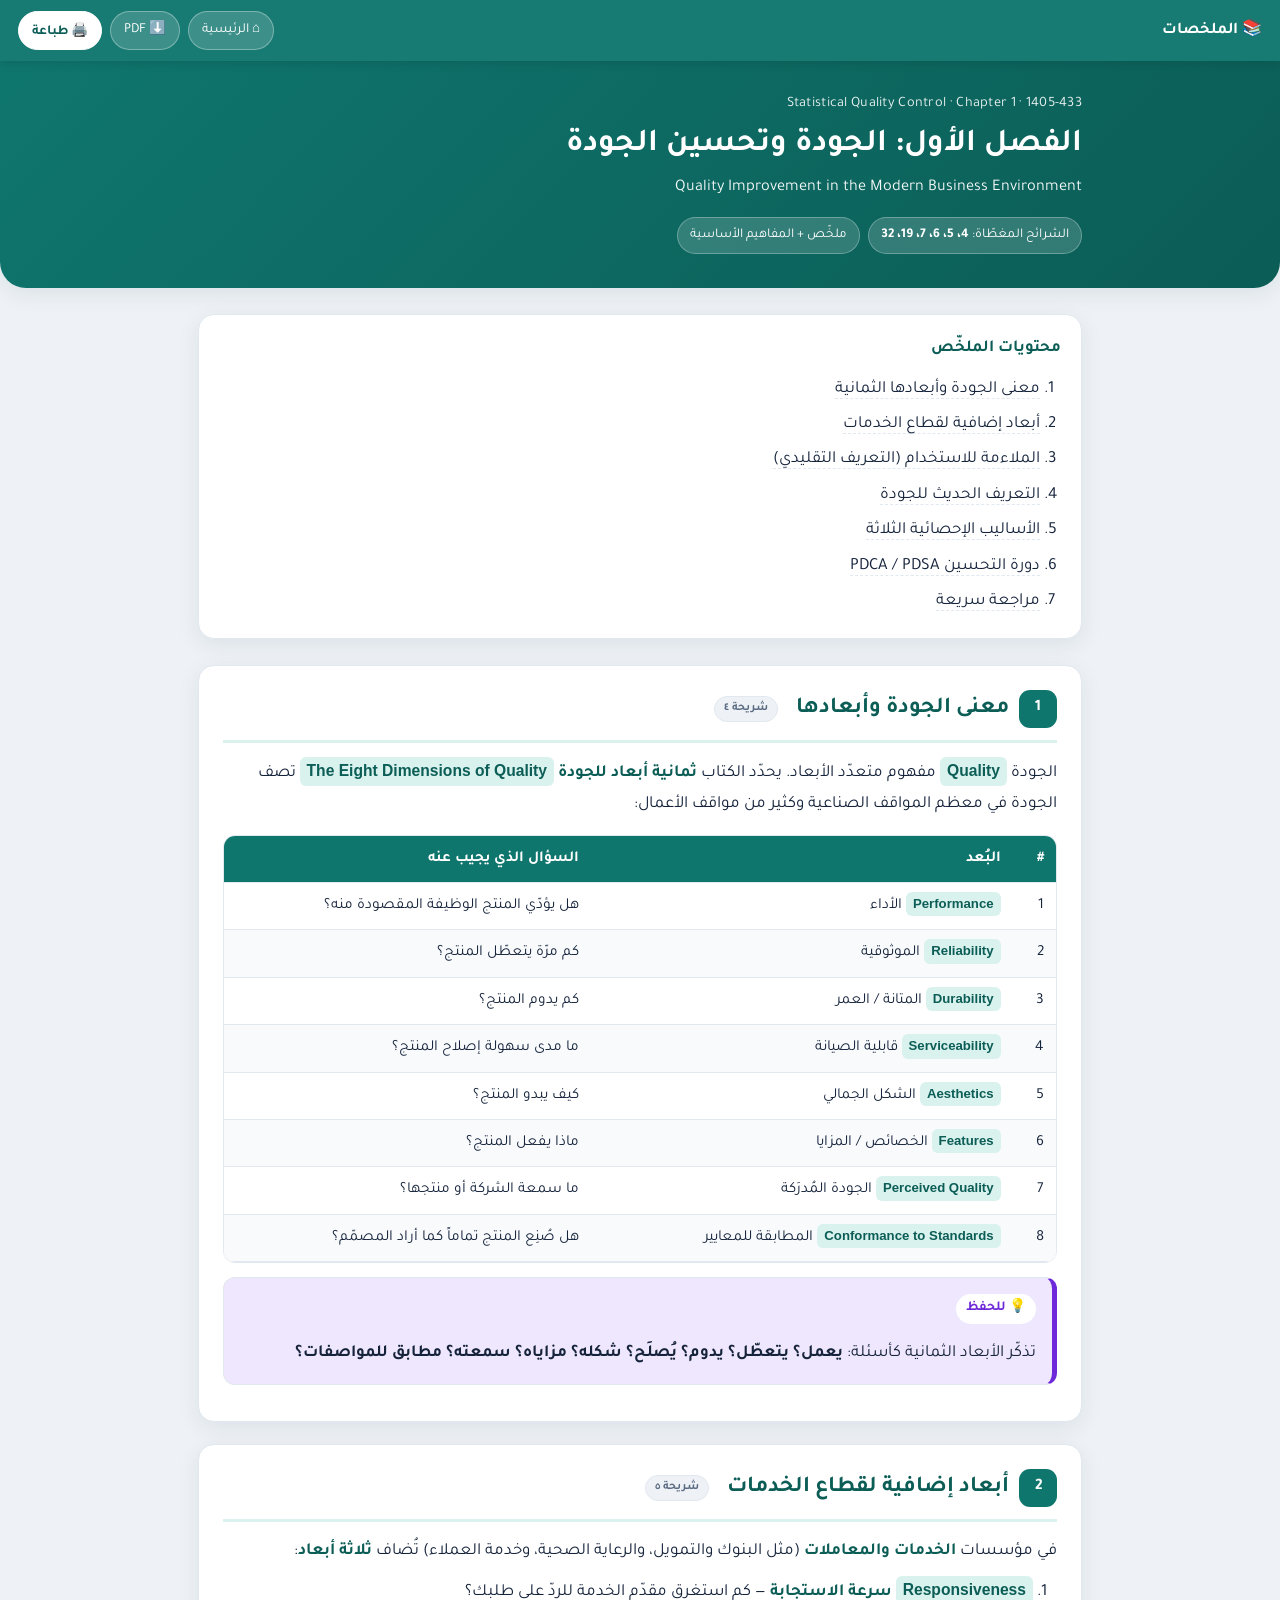
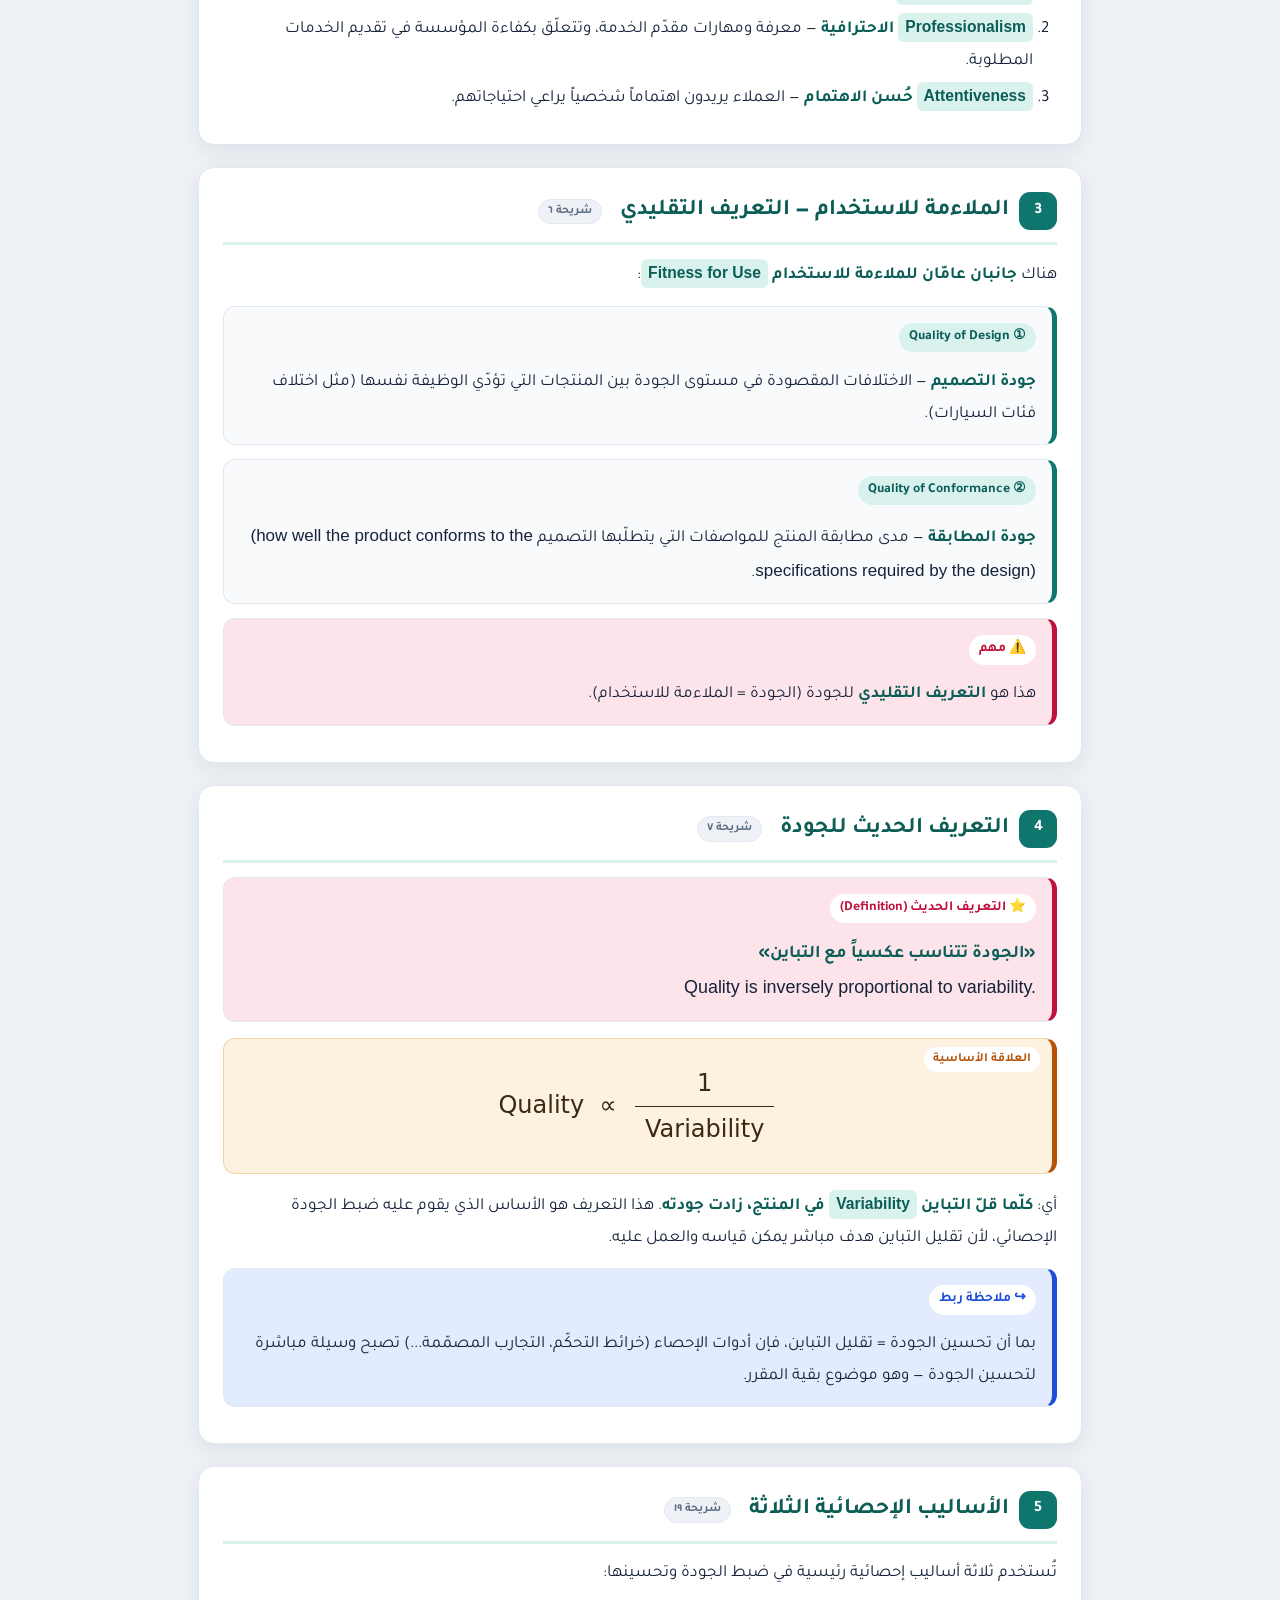
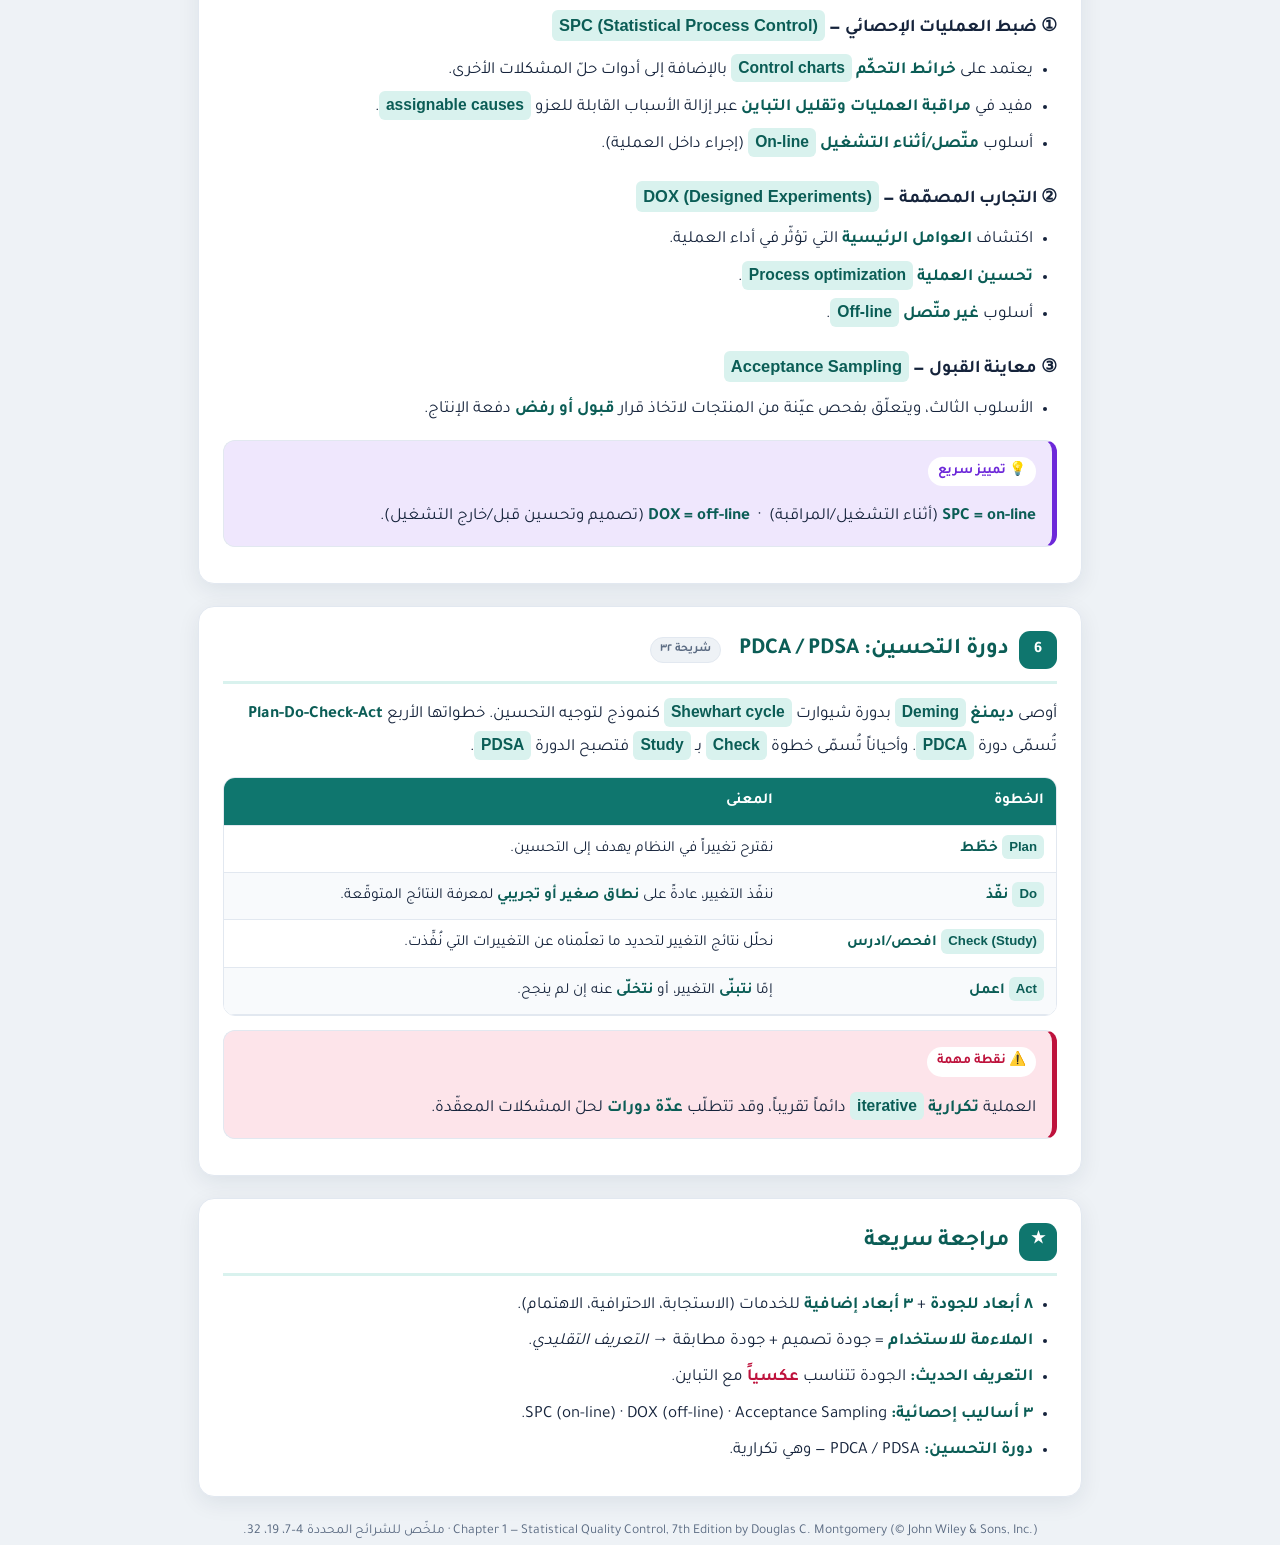
==== docs/chapter1.html @ e0131b96 "إضافة ملخصات Chapter 1 و Chapter 5 (HTML + PDF) ونشرها كموقع - موقع منظّم في docs/ مع صفحة رئيسية وم" ====
<!DOCTYPE html>
<html lang="ar" dir="rtl">
<head>
<meta charset="utf-8">
<meta name="viewport" content="width=device-width, initial-scale=1">
<title>Chapter 1 — ملخص ضبط الجودة الإحصائي</title>
<meta name="description" content="ملخص Chapter 1: معنى الجودة وأبعادها الثمانية، الملاءمة للاستخدام، التعريف الحديث للجودة، الأساليب الإحصائية، ودورة PDCA. الشرائح 4–7، 19، 32.">
<link rel="stylesheet" href="assets/fonts.css">
<link rel="stylesheet" href="assets/styles.css">
</head>
<body>
<div class="topbar">
  <a class="brand" href="index.html">📚 الملخصات</a>
  <span class="actions no-print">
    <a class="btn" href="index.html">⌂ الرئيسية</a>
    <a class="btn" href="chapter1.pdf">⬇️ PDF</a>
    <button class="btn btn-solid" onclick="window.print()">🖨️ طباعة</button>
  </span>
</div>

<header class="hero">
  <div class="wrap">
    <p class="eyebrow">1405-433 · Statistical Quality Control · Chapter 1</p>
    <h1>الفصل الأول: الجودة وتحسين الجودة</h1>
    <p class="sub">Quality Improvement in the Modern Business Environment</p>
    <div class="chips">
      <span class="chip">الشرائح المغطّاة: <b>4، 5، 6، 7، 19، 32</b></span>
      <span class="chip">ملخّص + المفاهيم الأساسية</span>
    </div>
  </div>
</header>

<main class="wrap">
  <nav class="toc">
    <h2>محتويات الملخّص</h2>
    <ol>
      <li><a href="#s1">معنى الجودة وأبعادها الثمانية</a></li>
      <li><a href="#s2">أبعاد إضافية لقطاع الخدمات</a></li>
      <li><a href="#s3">الملاءمة للاستخدام (التعريف التقليدي)</a></li>
      <li><a href="#s4">التعريف الحديث للجودة</a></li>
      <li><a href="#s5">الأساليب الإحصائية الثلاثة</a></li>
      <li><a href="#s6">دورة التحسين PDCA / PDSA</a></li>
      <li><a href="#s7">مراجعة سريعة</a></li>
    </ol>
  </nav>

  <!-- ============ Section 1 ============ -->
  <section id="s1">
    <h2><span class="num">1</span> معنى الجودة وأبعادها <span class="slide-ref">شريحة ٤</span></h2>
    <p>الجودة <span class="term">Quality</span> مفهوم متعدّد الأبعاد. يحدّد الكتاب <strong>ثمانية أبعاد للجودة</strong> <span class="term">The Eight Dimensions of Quality</span> تصف الجودة في معظم المواقف الصناعية وكثير من مواقف الأعمال:</p>

    <div class="tablewrap">
      <table>
        <thead>
          <tr><th>#</th><th>البُعد</th><th>السؤال الذي يجيب عنه</th></tr>
        </thead>
        <tbody>
          <tr><td>1</td><td><span class="term">Performance</span> الأداء</td><td>هل يؤدّي المنتج الوظيفة المقصودة منه؟</td></tr>
          <tr><td>2</td><td><span class="term">Reliability</span> الموثوقية</td><td>كم مرّة يتعطّل المنتج؟</td></tr>
          <tr><td>3</td><td><span class="term">Durability</span> المتانة / العمر</td><td>كم يدوم المنتج؟</td></tr>
          <tr><td>4</td><td><span class="term">Serviceability</span> قابلية الصيانة</td><td>ما مدى سهولة إصلاح المنتج؟</td></tr>
          <tr><td>5</td><td><span class="term">Aesthetics</span> الشكل الجمالي</td><td>كيف يبدو المنتج؟</td></tr>
          <tr><td>6</td><td><span class="term">Features</span> الخصائص / المزايا</td><td>ماذا يفعل المنتج؟</td></tr>
          <tr><td>7</td><td><span class="term">Perceived Quality</span> الجودة المُدرَكة</td><td>ما سمعة الشركة أو منتجها؟</td></tr>
          <tr><td>8</td><td><span class="term">Conformance to Standards</span> المطابقة للمعايير</td><td>هل صُنِع المنتج تماماً كما أراد المصمّم؟</td></tr>
        </tbody>
      </table>
    </div>
    <div class="box tip">
      <span class="tag">💡 للحفظ</span>
      <p>تذكّر الأبعاد الثمانية كأسئلة: <b>يعمل؟ يتعطّل؟ يدوم؟ يُصلَح؟ شكله؟ مزاياه؟ سمعته؟ مطابق للمواصفات؟</b></p>
    </div>
  </section>

  <!-- ============ Section 2 ============ -->
  <section id="s2">
    <h2><span class="num">2</span> أبعاد إضافية لقطاع الخدمات <span class="slide-ref">شريحة ٥</span></h2>
    <p>في مؤسسات <strong>الخدمات والمعاملات</strong> (مثل البنوك والتمويل، والرعاية الصحية، وخدمة العملاء) تُضاف <strong>ثلاثة أبعاد</strong>:</p>
    <ol>
      <li><strong><span class="term">Responsiveness</span> سرعة الاستجابة</strong> — كم استغرق مقدّم الخدمة للردّ على طلبك؟</li>
      <li><strong><span class="term">Professionalism</span> الاحترافية</strong> — معرفة ومهارات مقدّم الخدمة، وتتعلّق بكفاءة المؤسسة في تقديم الخدمات المطلوبة.</li>
      <li><strong><span class="term">Attentiveness</span> حُسن الاهتمام</strong> — العملاء يريدون اهتماماً شخصياً يراعي احتياجاتهم.</li>
    </ol>
  </section>

  <!-- ============ Section 3 ============ -->
  <section id="s3">
    <h2><span class="num">3</span> الملاءمة للاستخدام — التعريف التقليدي <span class="slide-ref">شريحة ٦</span></h2>
    <p>هناك <strong>جانبان عامّان للملاءمة للاستخدام</strong> <span class="term">Fitness for Use</span>:</p>
    <div class="box def">
      <span class="tag">① Quality of Design</span>
      <p><strong>جودة التصميم</strong> — الاختلافات المقصودة في مستوى الجودة بين المنتجات التي تؤدّي الوظيفة نفسها (مثل اختلاف فئات السيارات).</p>
    </div>
    <div class="box def">
      <span class="tag">② Quality of Conformance</span>
      <p><strong>جودة المطابقة</strong> — مدى مطابقة المنتج للمواصفات التي يتطلّبها التصميم <span class="en">(how well the product conforms to the specifications required by the design)</span>.</p>
    </div>
    <div class="box important">
      <span class="tag">⚠️ مهم</span>
      <p>هذا هو <strong>التعريف التقليدي</strong> للجودة (الجودة = الملاءمة للاستخدام).</p>
    </div>
  </section>

  <!-- ============ Section 4 ============ -->
  <section id="s4">
    <h2><span class="num">4</span> التعريف الحديث للجودة <span class="slide-ref">شريحة ٧</span></h2>
    <div class="box important">
      <span class="tag">⭐ التعريف الحديث (Definition)</span>
      <p style="font-size:1.12rem"><strong>«الجودة تتناسب عكسياً مع التباين»</strong><br><span class="en">Quality is inversely proportional to variability.</span></p>
    </div>
    <div class="formula">
      <span class="tag">العلاقة الأساسية</span>
      <span class="eq">Quality &nbsp;∝&nbsp; <span class="frac"><span>1</span><span>Variability</span></span></span>
    </div>
    <p>أي: <strong>كلّما قلّ التباين <span class="term">Variability</span> في المنتج، زادت جودته</strong>. هذا التعريف هو الأساس الذي يقوم عليه ضبط الجودة الإحصائي، لأن تقليل التباين هدف مباشر يمكن قياسه والعمل عليه.</p>
    <div class="box note">
      <span class="tag">↪ ملاحظة ربط</span>
      <p>بما أن تحسين الجودة = تقليل التباين، فإن أدوات الإحصاء (خرائط التحكّم، التجارب المصمّمة...) تصبح وسيلة مباشرة لتحسين الجودة — وهو موضوع بقية المقرر.</p>
    </div>
  </section>

  <!-- ============ Section 5 ============ -->
  <section id="s5">
    <h2><span class="num">5</span> الأساليب الإحصائية الثلاثة <span class="slide-ref">شريحة ١٩</span></h2>
    <p>تُستخدم ثلاثة أساليب إحصائية رئيسية في ضبط الجودة وتحسينها:</p>

    <h3>① ضبط العمليات الإحصائي — <span class="term">SPC (Statistical Process Control)</span></h3>
    <ul>
      <li>يعتمد على <strong>خرائط التحكّم <span class="term">Control charts</span></strong> بالإضافة إلى أدوات حلّ المشكلات الأخرى.</li>
      <li>مفيد في <strong>مراقبة العمليات وتقليل التباين</strong> عبر إزالة الأسباب القابلة للعزو <span class="term">assignable causes</span>.</li>
      <li>أسلوب <strong>متّصل/أثناء التشغيل <span class="term">On-line</span></strong> (إجراء داخل العملية).</li>
    </ul>

    <h3>② التجارب المصمّمة — <span class="term">DOX (Designed Experiments)</span></h3>
    <ul>
      <li>اكتشاف <strong>العوامل الرئيسية</strong> التي تؤثّر في أداء العملية.</li>
      <li><strong>تحسين العملية <span class="term">Process optimization</span></strong>.</li>
      <li>أسلوب <strong>غير متّصل <span class="term">Off-line</span></strong>.</li>
    </ul>

    <h3>③ معاينة القبول — <span class="term">Acceptance Sampling</span></h3>
    <ul>
      <li>الأسلوب الثالث، ويتعلّق بفحص عيّنة من المنتجات لاتخاذ قرار <strong>قبول أو رفض</strong> دفعة الإنتاج.</li>
    </ul>

    <div class="box tip">
      <span class="tag">💡 تمييز سريع</span>
      <p><strong>SPC = on-line</strong> (أثناء التشغيل/المراقبة) &nbsp;·&nbsp; <strong>DOX = off-line</strong> (تصميم وتحسين قبل/خارج التشغيل).</p>
    </div>
  </section>

  <!-- ============ Section 6 ============ -->
  <section id="s6">
    <h2><span class="num">6</span> دورة التحسين: PDCA / PDSA <span class="slide-ref">شريحة ٣٢</span></h2>
    <p>أوصى <strong>ديمنغ <span class="term">Deming</span></strong> بدورة شيوارت <span class="term">Shewhart cycle</span> كنموذج لتوجيه التحسين. خطواتها الأربع <strong>Plan-Do-Check-Act</strong> تُسمّى دورة <span class="term">PDCA</span>. وأحياناً تُسمّى خطوة <span class="term">Check</span> بـ <span class="term">Study</span> فتصبح الدورة <span class="term">PDSA</span>.</p>

    <div class="tablewrap">
      <table>
        <thead><tr><th>الخطوة</th><th>المعنى</th></tr></thead>
        <tbody>
          <tr><td><strong><span class="term">Plan</span> خطّط</strong></td><td>نقترح تغييراً في النظام يهدف إلى التحسين.</td></tr>
          <tr><td><strong><span class="term">Do</span> نفّذ</strong></td><td>ننفّذ التغيير، عادةً على <strong>نطاق صغير أو تجريبي</strong> لمعرفة النتائج المتوقّعة.</td></tr>
          <tr><td><strong><span class="term">Check (Study)</span> افحص/ادرس</strong></td><td>نحلّل نتائج التغيير لتحديد ما تعلّمناه عن التغييرات التي نُفِّذت.</td></tr>
          <tr><td><strong><span class="term">Act</span> اعمل</strong></td><td>إمّا <strong>نتبنّى</strong> التغيير، أو <strong>نتخلّى</strong> عنه إن لم ينجح.</td></tr>
        </tbody>
      </table>
    </div>

    <div class="box important">
      <span class="tag">⚠️ نقطة مهمة</span>
      <p>العملية <strong>تكرارية <span class="term">iterative</span></strong> دائماً تقريباً، وقد تتطلّب <strong>عدّة دورات</strong> لحلّ المشكلات المعقّدة.</p>
    </div>
  </section>

  <!-- ============ Section 7 ============ -->
  <section id="s7">
    <h2><span class="num">★</span> مراجعة سريعة</h2>
    <ul>
      <li><strong>٨ أبعاد للجودة</strong> + <strong>٣ أبعاد إضافية</strong> للخدمات (الاستجابة، الاحترافية، الاهتمام).</li>
      <li><strong>الملاءمة للاستخدام</strong> = جودة تصميم + جودة مطابقة → <em>التعريف التقليدي</em>.</li>
      <li><strong>التعريف الحديث:</strong> الجودة تتناسب <span style="color:var(--rose);font-weight:700">عكسياً</span> مع التباين.</li>
      <li><strong>٣ أساليب إحصائية:</strong> SPC (on-line) · DOX (off-line) · Acceptance Sampling.</li>
      <li><strong>دورة التحسين:</strong> PDCA / PDSA — وهي تكرارية.</li>
    </ul>
  </section>
</main>

<footer class="wrap">
  Chapter 1 — Statistical Quality Control, 7th Edition by Douglas C. Montgomery (© John Wiley &amp; Sons, Inc.) · ملخّص للشرائح المحددة 4–7، 19، 32.
</footer>
</body>
</html>
---- docs/assets/fonts.css ----
/* Embedded Tajawal (Arabic) - self-contained */
@font-face{font-family:'Tajawal';font-weight:400;font-style:normal;font-display:swap;src:url([data-uri]) format('woff2');}
@font-face{font-family:'Tajawal';font-weight:700;font-style:normal;font-display:swap;src:url([data-uri]) format('woff2');}
---- docs/assets/styles.css ----
/* ===========================================================
   ملخصات مادة ضبط الجودة الإحصائي — الثيم المشترك
   Statistical Quality Control — study summaries theme
   =========================================================== */
:root{
  --bg:#eef2f6; --surface:#ffffff; --surface-2:#f8fafc;
  --ink:#15233b; --muted:#5b6b82; --line:#e2e8f0;
  --primary:#0f766e; --primary-d:#0b5d56; --primary-soft:#d9f2ee;
  --accent:#b45309; --accent-soft:#fdf1e0;
  --rose:#be123c; --rose-soft:#fde4ea;
  --blue:#1d4ed8; --blue-soft:#e3ecfe;
  --green:#15803d; --green-soft:#e3f5e8;
  --violet:#6d28d9; --violet-soft:#efe7fd;
  --radius:16px; --shadow:0 6px 22px rgba(15,35,59,.08);
  --mono:'DejaVu Sans Mono',ui-monospace,Menlo,Consolas,monospace;
  --formula:'DejaVu Sans','Segoe UI',Tahoma,Arial,sans-serif;
}
*{box-sizing:border-box}
html{scroll-behavior:smooth}
body{
  margin:0; background:var(--bg); color:var(--ink);
  font-family:'Tajawal','Segoe UI',Tahoma,Arial,sans-serif;
  font-size:17px; line-height:1.85; -webkit-font-smoothing:antialiased;
}
.wrap{max-width:920px; margin:0 auto; padding:0 18px}

/* ---------- Top bar ---------- */
.topbar{
  position:sticky; top:0; z-index:50;
  background:rgba(15,118,110,.96); color:#fff; backdrop-filter:blur(6px);
  display:flex; align-items:center; justify-content:space-between; gap:12px;
  padding:11px 18px; box-shadow:0 2px 10px rgba(0,0,0,.12);
}
.topbar .brand{font-weight:700; font-size:1.02rem; display:flex; align-items:center; gap:8px}
.topbar a{color:#fff; text-decoration:none}
.topbar .actions{display:flex; gap:8px; flex-wrap:wrap}
.btn{
  display:inline-flex; align-items:center; gap:6px; cursor:pointer;
  background:rgba(255,255,255,.16); color:#fff; border:1px solid rgba(255,255,255,.32);
  padding:6px 13px; border-radius:999px; font-size:.86rem; font-family:inherit;
  text-decoration:none; transition:.15s;
}
.btn:hover{background:rgba(255,255,255,.28)}
.btn-solid{background:#fff; color:var(--primary-d); border-color:#fff; font-weight:700}

/* ---------- Hero ---------- */
.hero{
  background:linear-gradient(135deg,var(--primary) 0%,var(--primary-d) 100%);
  color:#fff; border-radius:0 0 26px 26px; padding:30px 0 34px; margin-bottom:26px;
  box-shadow:var(--shadow);
}
.hero .eyebrow{opacity:.9; font-size:.9rem; letter-spacing:.02em; margin:0 0 6px}
.hero h1{margin:0 0 6px; font-size:2rem; line-height:1.35; font-weight:800}
.hero .sub{opacity:.95; margin:.2rem 0 14px; font-size:1.02rem}
.chips{display:flex; flex-wrap:wrap; gap:8px; margin-top:12px}
.chip{
  background:rgba(255,255,255,.16); border:1px solid rgba(255,255,255,.28);
  padding:5px 12px; border-radius:999px; font-size:.84rem;
}
.chip b{font-weight:700}

/* ---------- TOC ---------- */
.toc{
  background:var(--surface); border:1px solid var(--line); border-radius:var(--radius);
  padding:16px 20px; margin-bottom:26px; box-shadow:var(--shadow);
}
.toc h2{margin:.1rem 0 .6rem; font-size:1.05rem; color:var(--primary-d)}
.toc ol{margin:0; padding-inline-start:1.3rem}
.toc li{margin:.25rem 0}
.toc a{color:var(--ink); text-decoration:none; border-bottom:1px dashed var(--line)}
.toc a:hover{color:var(--primary); border-color:var(--primary)}

/* ---------- Sections ---------- */
section{
  background:var(--surface); border:1px solid var(--line); border-radius:var(--radius);
  padding:22px 24px; margin-bottom:22px; box-shadow:var(--shadow);
}
section>h2{
  margin:0 0 14px; font-size:1.42rem; color:var(--primary-d); font-weight:800;
  display:flex; align-items:center; gap:10px; padding-bottom:10px;
  border-bottom:3px solid var(--primary-soft);
}
section>h2 .num{
  background:var(--primary); color:#fff; width:38px; height:38px; flex:0 0 38px;
  border-radius:11px; display:grid; place-items:center; font-size:1rem; font-weight:700;
}
h3{font-size:1.12rem; color:var(--ink); margin:1.3rem 0 .5rem; font-weight:700}
p{margin:.55rem 0}
ul,ol{margin:.5rem 0; padding-inline-start:1.5rem}
li{margin:.3rem 0}
strong{color:var(--primary-d)}

/* ---------- English / Latin inline ---------- */
.en{direction:ltr; unicode-bidi:isolate; font-family:'Segoe UI',Arial,sans-serif}
.term{
  direction:ltr; unicode-bidi:isolate; display:inline-block;
  background:var(--primary-soft); color:var(--primary-d); font-weight:700;
  padding:0 7px; border-radius:6px; font-size:.92em; font-family:'Segoe UI',Arial,sans-serif;
}

/* ---------- Callout boxes ---------- */
.box{border-radius:12px; padding:14px 16px 14px 16px; margin:14px 0;
     border:1px solid var(--line); position:relative}
.box .tag{display:inline-flex; align-items:center; gap:6px; font-weight:700;
          font-size:.86rem; padding:2px 10px; border-radius:999px; margin-bottom:6px}
.box p:last-child,.box ul:last-child,.box ol:last-child{margin-bottom:0}

.def{background:var(--surface-2); border-inline-start:5px solid var(--primary)}
.def .tag{background:var(--primary-soft); color:var(--primary-d)}
.important{background:var(--rose-soft); border-inline-start:5px solid var(--rose)}
.important .tag{background:#fff; color:var(--rose)}
.note{background:var(--blue-soft); border-inline-start:5px solid var(--blue)}
.note .tag{background:#fff; color:var(--blue)}
.example{background:var(--green-soft); border-inline-start:5px solid var(--green)}
.example .tag{background:#fff; color:var(--green)}
.tip{background:var(--violet-soft); border-inline-start:5px solid var(--violet)}
.tip .tag{background:#fff; color:var(--violet)}

/* ---------- Formula boxes ---------- */
.formula{
  background:var(--accent-soft); border:1px solid #f1d4a6;
  border-inline-start:5px solid var(--accent); border-radius:12px;
  padding:14px 18px; margin:16px 0; display:flex; align-items:center;
  justify-content:center; gap:14px; flex-wrap:wrap; position:relative;
}
.formula .tag{position:absolute; inset-block-start:8px; inset-inline-start:12px;
  background:#fff; color:var(--accent); font-weight:700; font-size:.78rem;
  padding:1px 9px; border-radius:999px}
.formula .eq{
  direction:ltr; unicode-bidi:isolate; font-family:var(--formula);
  font-size:1.5rem; color:#3b2a12; padding:8px 4px; text-align:center;
}
.formula .eqno{color:var(--muted); font-size:.85rem; direction:ltr}
.formula.small .eq{font-size:1.22rem}

/* fraction + math helpers */
.frac{display:inline-flex; flex-direction:column; vertical-align:middle;
      text-align:center; margin:0 .15em}
.frac>span:first-child{border-bottom:1.6px solid currentColor; padding:0 .4em}
.frac>span:last-child{padding:0 .4em}
.over{text-decoration:overline}
.sqrt{border-top:1.6px solid currentColor; padding:0 .2em; margin-inline-start:.1em}

/* ---------- Tables ---------- */
.tablewrap{overflow-x:auto; margin:14px 0; border-radius:12px; border:1px solid var(--line)}
table{border-collapse:collapse; width:100%; font-size:.96rem; background:#fff}
th,td{padding:9px 12px; text-align:start; border-bottom:1px solid var(--line)}
thead th{background:var(--primary); color:#fff; font-weight:700}
tbody tr:nth-child(even){background:var(--surface-2)}
td .term,th .term{font-size:.86em}

/* numbered framework list */
.steps{counter-reset:step; list-style:none; padding:0; margin:12px 0}
.steps>li{position:relative; padding-inline-start:44px; margin:.6rem 0}
.steps>li::before{
  counter-increment:step; content:counter(step);
  position:absolute; inset-inline-start:0; top:0;
  width:30px; height:30px; background:var(--primary-soft); color:var(--primary-d);
  border-radius:9px; display:grid; place-items:center; font-weight:700; font-size:.9rem;
}

/* slide reference badge */
.slide-ref{
  display:inline-block; background:#eef2f6; color:var(--muted);
  border:1px solid var(--line); border-radius:999px; padding:1px 9px;
  font-size:.74rem; font-weight:700; margin-inline-start:8px; vertical-align:middle;
  direction:rtl;
}

/* key-points grid */
.kpis{display:grid; grid-template-columns:repeat(auto-fit,minmax(150px,1fr)); gap:12px; margin:14px 0}
.kpi{background:var(--surface-2); border:1px solid var(--line); border-radius:12px; padding:12px 14px; text-align:center}
.kpi .v{font-size:1.5rem; font-weight:800; color:var(--primary-d); direction:ltr; font-family:var(--formula)}
.kpi .l{font-size:.82rem; color:var(--muted); margin-top:2px}

/* ---------- Footer ---------- */
footer{color:var(--muted); font-size:.85rem; text-align:center; padding:24px 12px 40px}
footer a{color:var(--primary)}

/* ---------- Index landing cards ---------- */
.cards{display:grid; grid-template-columns:repeat(auto-fit,minmax(260px,1fr)); gap:18px; margin:8px 0 26px}
.card{
  background:var(--surface); border:1px solid var(--line); border-radius:var(--radius);
  padding:22px; box-shadow:var(--shadow); display:flex; flex-direction:column; gap:10px;
  transition:.18s; text-decoration:none; color:var(--ink);
}
.card:hover{transform:translateY(-3px); box-shadow:0 14px 30px rgba(15,35,59,.14); border-color:var(--primary)}
.card .ico{width:52px; height:52px; border-radius:14px; background:var(--primary-soft);
  color:var(--primary-d); display:grid; place-items:center; font-size:1.5rem; font-weight:800}
.card h3{margin:0; color:var(--primary-d); font-size:1.25rem}
.card .meta{color:var(--muted); font-size:.9rem; margin:0}
.card .go{margin-top:auto; color:var(--primary); font-weight:700; font-size:.92rem}
.dl-row{display:flex; gap:8px; flex-wrap:wrap; margin-top:6px}
.dl{font-size:.8rem; padding:4px 11px; border-radius:999px; border:1px solid var(--line);
    background:var(--surface-2); color:var(--muted); text-decoration:none}
.dl:hover{border-color:var(--primary); color:var(--primary)}

/* ---------- Responsive ---------- */
@media (max-width:600px){
  body{font-size:16px}
  .hero h1{font-size:1.55rem}
  section{padding:18px 15px}
  section>h2{font-size:1.2rem}
  .formula .eq{font-size:1.25rem}
}

/* ---------- Print / PDF ---------- */
@page{size:A4; margin:14mm 13mm}
@media print{
  body{background:#fff; font-size:12.5pt; line-height:1.7}
  .topbar,.no-print{display:none !important}
  .wrap{max-width:none; padding:0}
  .hero{border-radius:0; box-shadow:none; -webkit-print-color-adjust:exact; print-color-adjust:exact;
        margin-bottom:14px; padding:18px 16px}
  section{box-shadow:none; border:1px solid #d9e0ea; break-inside:avoid; page-break-inside:avoid; margin-bottom:14px}
  .box,.formula,.tablewrap,.kpi{break-inside:avoid; page-break-inside:avoid}
  h2,h3{break-after:avoid}
  *{-webkit-print-color-adjust:exact; print-color-adjust:exact}
  .toc{break-after:avoid}
  a{color:inherit; text-decoration:none}
}
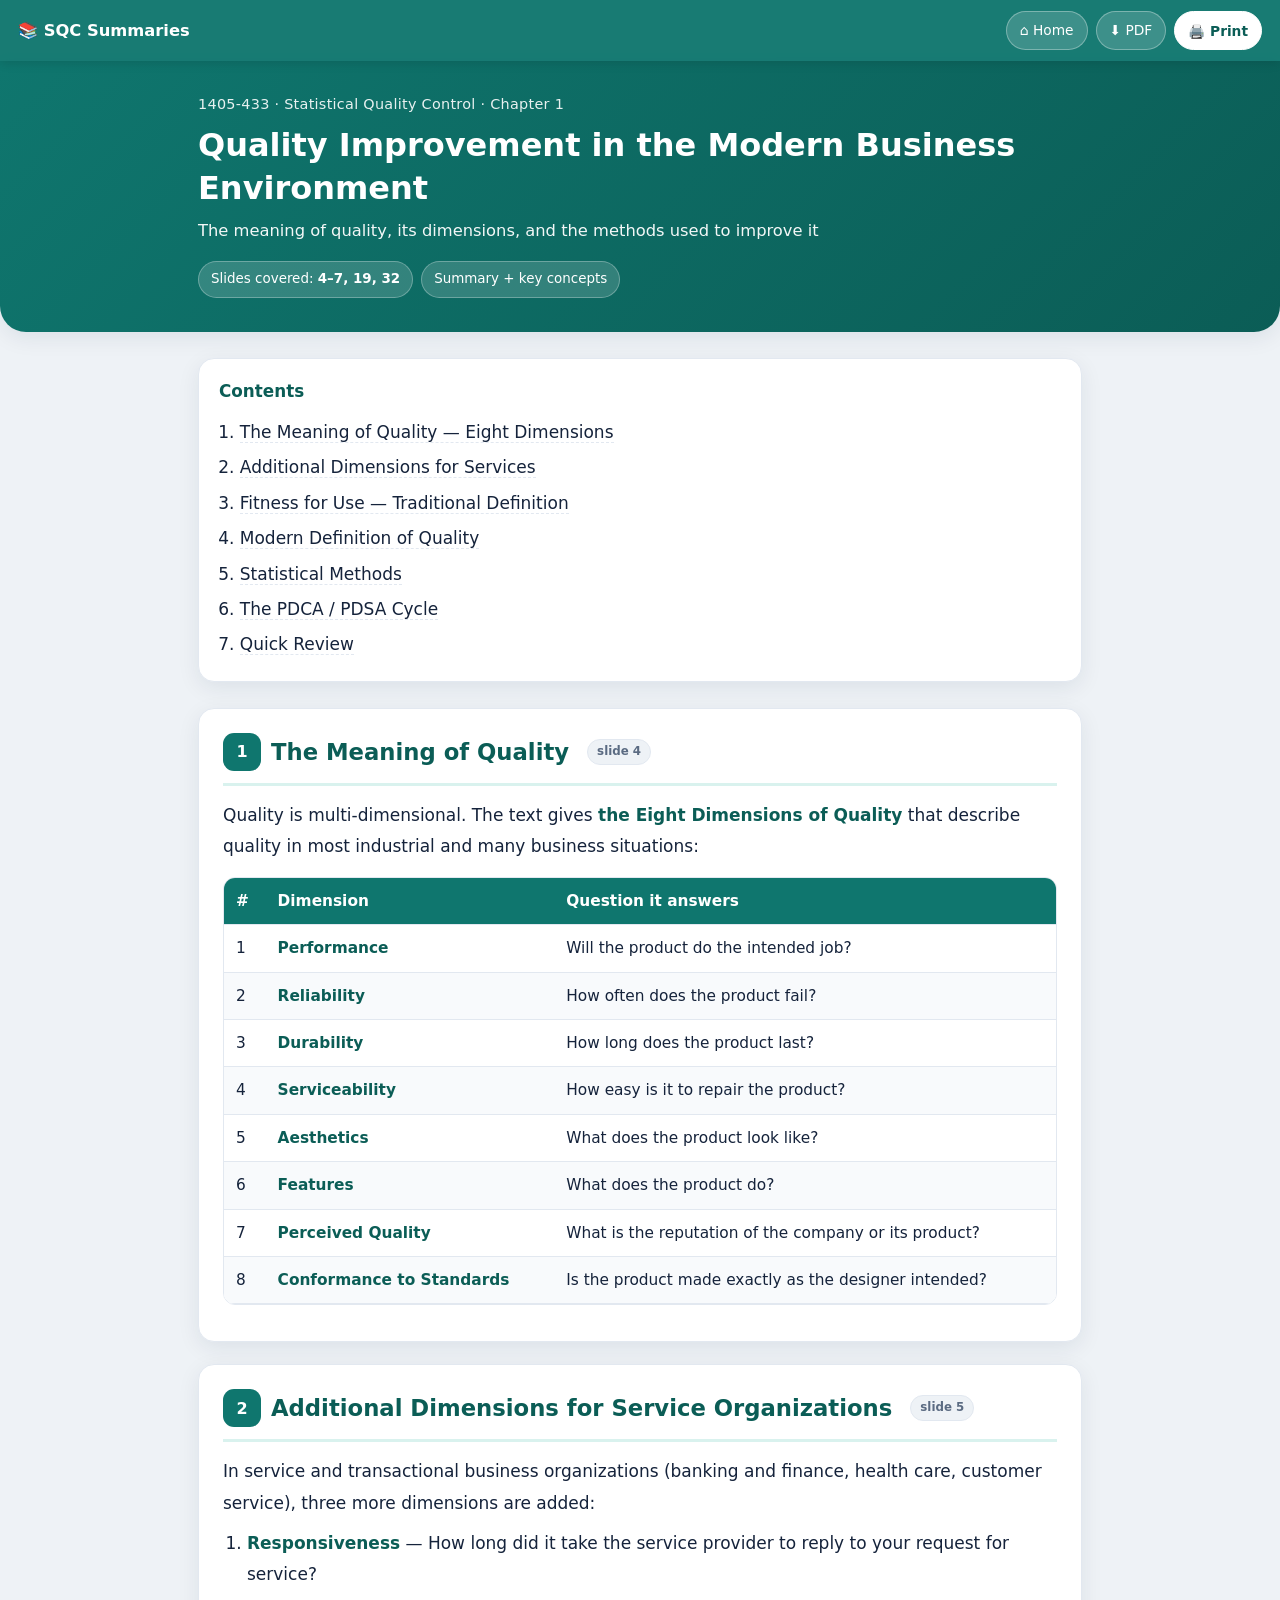
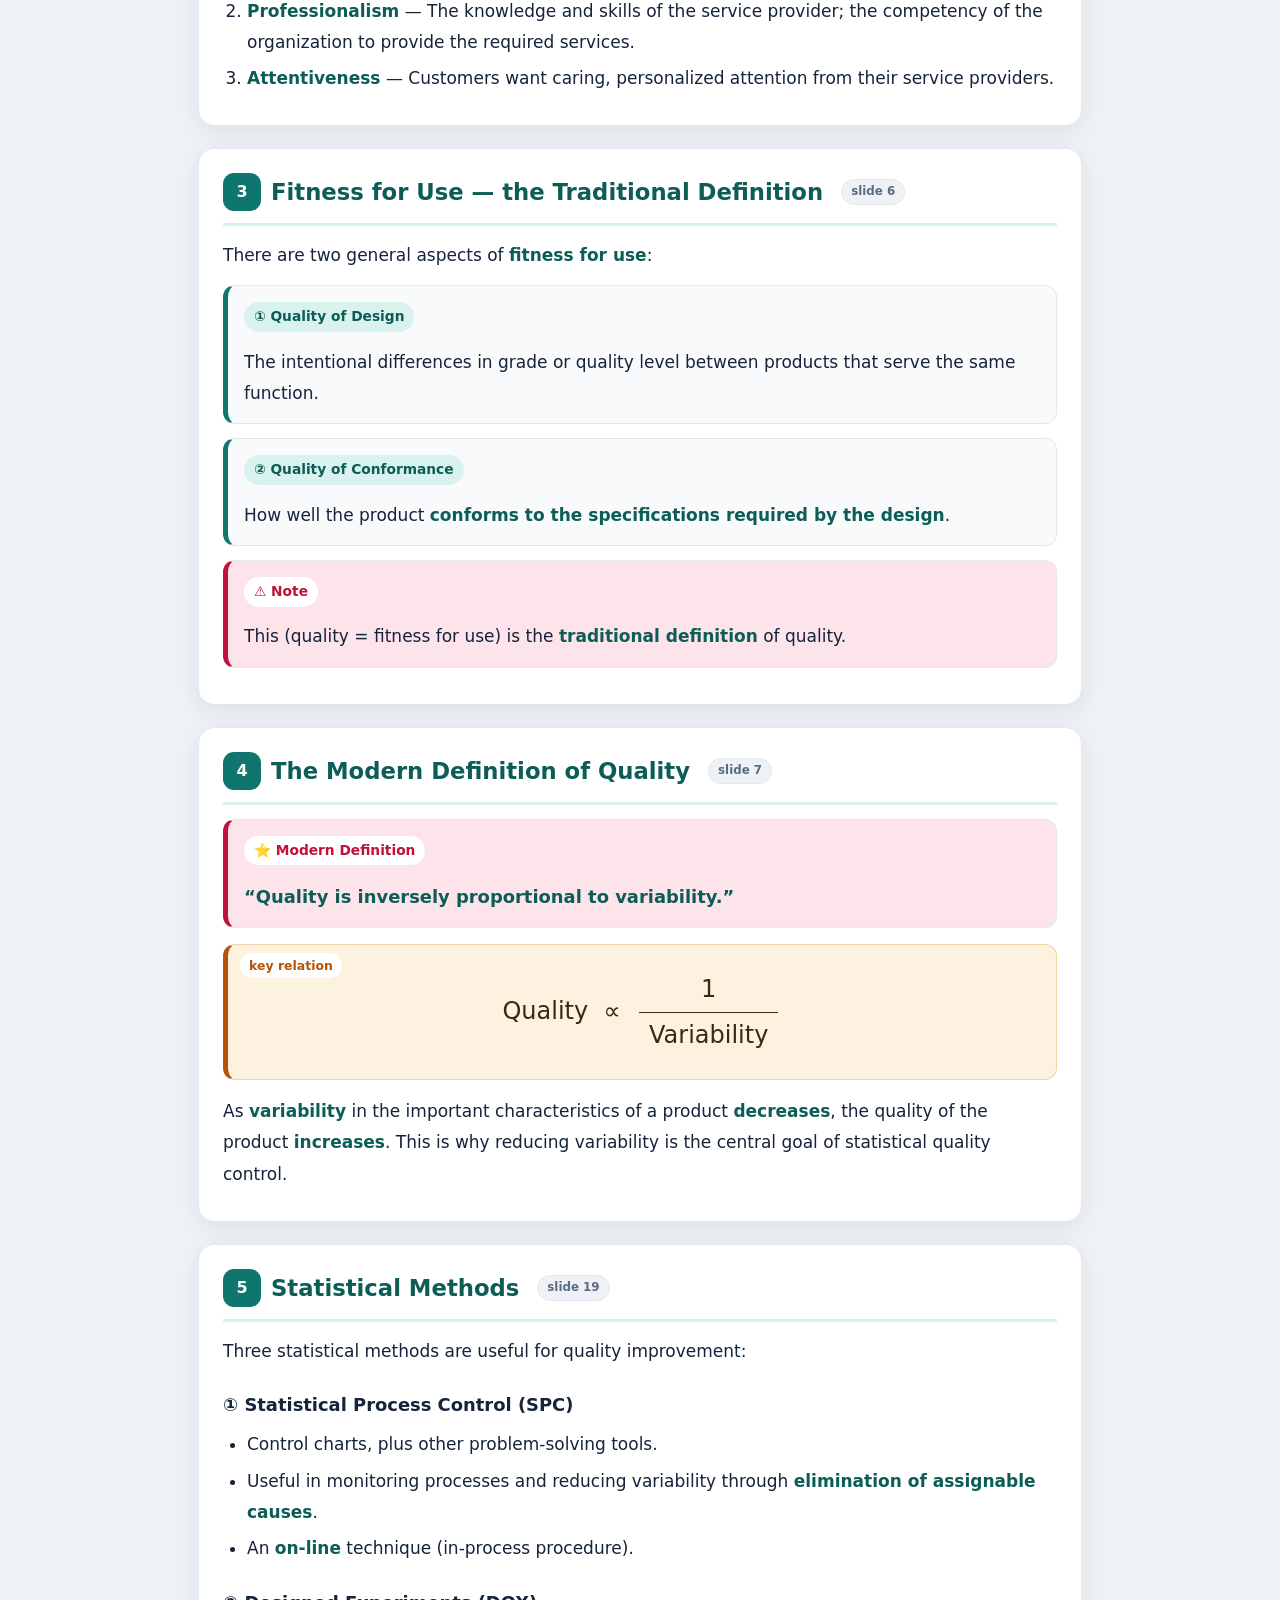
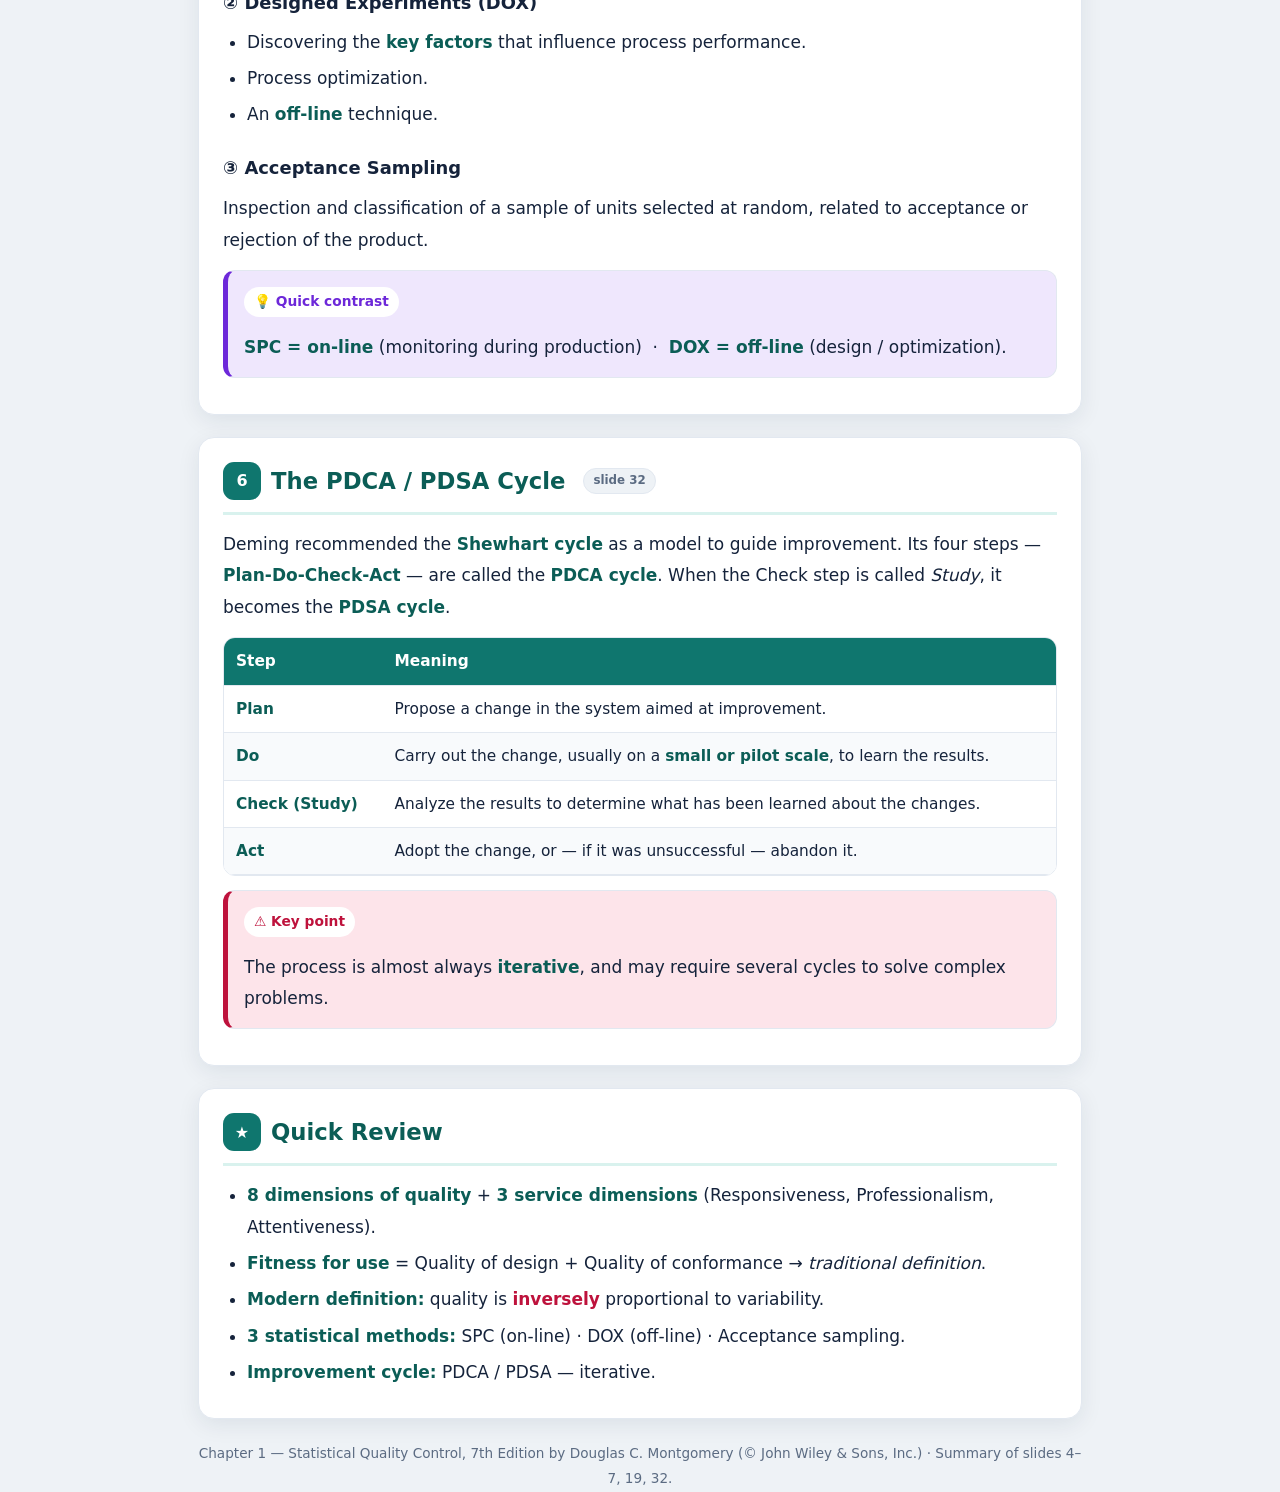
==== commit c61bced2: "Re-summarize Chapters 1 & 5 in English (book terminology) - chapter1.html/.pdf and chapter5.html/.pd" ====
--- a/docs/chapter1.html
+++ b/docs/chapter1.html
@@ -1,192 +1,177 @@
 <!DOCTYPE html>
-<html lang="ar" dir="rtl">
+<html lang="en" dir="ltr">
 <head>
 <meta charset="utf-8">
 <meta name="viewport" content="width=device-width, initial-scale=1">
-<title>Chapter 1 — ملخص ضبط الجودة الإحصائي</title>
-<meta name="description" content="ملخص Chapter 1: معنى الجودة وأبعادها الثمانية، الملاءمة للاستخدام، التعريف الحديث للجودة، الأساليب الإحصائية، ودورة PDCA. الشرائح 4–7، 19، 32.">
+<title>Chapter 1 — Quality Improvement (Summary)</title>
+<meta name="description" content="Summary of Chapter 1: meaning and dimensions of quality, fitness for use, modern definition, statistical methods, and the PDCA cycle. Slides 4–7, 19, 32.">
 <link rel="stylesheet" href="assets/fonts.css">
 <link rel="stylesheet" href="assets/styles.css">
 </head>
-<body>
+<body dir="ltr">
 <div class="topbar">
-  <a class="brand" href="index.html">📚 الملخصات</a>
+  <a class="brand" href="index.html">📚 SQC Summaries</a>
   <span class="actions no-print">
-    <a class="btn" href="index.html">⌂ الرئيسية</a>
+    <a class="btn" href="index.html">⌂ Home</a>
     <a class="btn" href="chapter1.pdf">⬇️ PDF</a>
-    <button class="btn btn-solid" onclick="window.print()">🖨️ طباعة</button>
+    <button class="btn btn-solid" onclick="window.print()">🖨️ Print</button>
   </span>
 </div>
 
 <header class="hero">
   <div class="wrap">
     <p class="eyebrow">1405-433 · Statistical Quality Control · Chapter 1</p>
-    <h1>الفصل الأول: الجودة وتحسين الجودة</h1>
-    <p class="sub">Quality Improvement in the Modern Business Environment</p>
+    <h1>Quality Improvement in the Modern Business Environment</h1>
+    <p class="sub">The meaning of quality, its dimensions, and the methods used to improve it</p>
     <div class="chips">
-      <span class="chip">الشرائح المغطّاة: <b>4، 5، 6، 7، 19، 32</b></span>
-      <span class="chip">ملخّص + المفاهيم الأساسية</span>
+      <span class="chip">Slides covered: <b>4–7, 19, 32</b></span>
+      <span class="chip">Summary + key concepts</span>
     </div>
   </div>
 </header>
 
 <main class="wrap">
   <nav class="toc">
-    <h2>محتويات الملخّص</h2>
+    <h2>Contents</h2>
     <ol>
-      <li><a href="#s1">معنى الجودة وأبعادها الثمانية</a></li>
-      <li><a href="#s2">أبعاد إضافية لقطاع الخدمات</a></li>
-      <li><a href="#s3">الملاءمة للاستخدام (التعريف التقليدي)</a></li>
-      <li><a href="#s4">التعريف الحديث للجودة</a></li>
-      <li><a href="#s5">الأساليب الإحصائية الثلاثة</a></li>
-      <li><a href="#s6">دورة التحسين PDCA / PDSA</a></li>
-      <li><a href="#s7">مراجعة سريعة</a></li>
+      <li><a href="#s1">The Meaning of Quality — Eight Dimensions</a></li>
+      <li><a href="#s2">Additional Dimensions for Services</a></li>
+      <li><a href="#s3">Fitness for Use — Traditional Definition</a></li>
+      <li><a href="#s4">Modern Definition of Quality</a></li>
+      <li><a href="#s5">Statistical Methods</a></li>
+      <li><a href="#s6">The PDCA / PDSA Cycle</a></li>
+      <li><a href="#s7">Quick Review</a></li>
     </ol>
   </nav>
 
-  <!-- ============ Section 1 ============ -->
+  <!-- ===== 1 ===== -->
   <section id="s1">
-    <h2><span class="num">1</span> معنى الجودة وأبعادها <span class="slide-ref">شريحة ٤</span></h2>
-    <p>الجودة <span class="term">Quality</span> مفهوم متعدّد الأبعاد. يحدّد الكتاب <strong>ثمانية أبعاد للجودة</strong> <span class="term">The Eight Dimensions of Quality</span> تصف الجودة في معظم المواقف الصناعية وكثير من مواقف الأعمال:</p>
-
+    <h2><span class="num">1</span> The Meaning of Quality <span class="slide-ref">slide 4</span></h2>
+    <p>Quality is multi-dimensional. The text gives <strong>the Eight Dimensions of Quality</strong> that describe quality in most industrial and many business situations:</p>
     <div class="tablewrap">
       <table>
-        <thead>
-          <tr><th>#</th><th>البُعد</th><th>السؤال الذي يجيب عنه</th></tr>
-        </thead>
+        <thead><tr><th>#</th><th>Dimension</th><th>Question it answers</th></tr></thead>
         <tbody>
-          <tr><td>1</td><td><span class="term">Performance</span> الأداء</td><td>هل يؤدّي المنتج الوظيفة المقصودة منه؟</td></tr>
-          <tr><td>2</td><td><span class="term">Reliability</span> الموثوقية</td><td>كم مرّة يتعطّل المنتج؟</td></tr>
-          <tr><td>3</td><td><span class="term">Durability</span> المتانة / العمر</td><td>كم يدوم المنتج؟</td></tr>
-          <tr><td>4</td><td><span class="term">Serviceability</span> قابلية الصيانة</td><td>ما مدى سهولة إصلاح المنتج؟</td></tr>
-          <tr><td>5</td><td><span class="term">Aesthetics</span> الشكل الجمالي</td><td>كيف يبدو المنتج؟</td></tr>
-          <tr><td>6</td><td><span class="term">Features</span> الخصائص / المزايا</td><td>ماذا يفعل المنتج؟</td></tr>
-          <tr><td>7</td><td><span class="term">Perceived Quality</span> الجودة المُدرَكة</td><td>ما سمعة الشركة أو منتجها؟</td></tr>
-          <tr><td>8</td><td><span class="term">Conformance to Standards</span> المطابقة للمعايير</td><td>هل صُنِع المنتج تماماً كما أراد المصمّم؟</td></tr>
+          <tr><td>1</td><td><strong>Performance</strong></td><td>Will the product do the intended job?</td></tr>
+          <tr><td>2</td><td><strong>Reliability</strong></td><td>How often does the product fail?</td></tr>
+          <tr><td>3</td><td><strong>Durability</strong></td><td>How long does the product last?</td></tr>
+          <tr><td>4</td><td><strong>Serviceability</strong></td><td>How easy is it to repair the product?</td></tr>
+          <tr><td>5</td><td><strong>Aesthetics</strong></td><td>What does the product look like?</td></tr>
+          <tr><td>6</td><td><strong>Features</strong></td><td>What does the product do?</td></tr>
+          <tr><td>7</td><td><strong>Perceived Quality</strong></td><td>What is the reputation of the company or its product?</td></tr>
+          <tr><td>8</td><td><strong>Conformance to Standards</strong></td><td>Is the product made exactly as the designer intended?</td></tr>
         </tbody>
       </table>
     </div>
-    <div class="box tip">
-      <span class="tag">💡 للحفظ</span>
-      <p>تذكّر الأبعاد الثمانية كأسئلة: <b>يعمل؟ يتعطّل؟ يدوم؟ يُصلَح؟ شكله؟ مزاياه؟ سمعته؟ مطابق للمواصفات؟</b></p>
+  </section>
+
+  <!-- ===== 2 ===== -->
+  <section id="s2">
+    <h2><span class="num">2</span> Additional Dimensions for Service Organizations <span class="slide-ref">slide 5</span></h2>
+    <p>In service and transactional business organizations (banking and finance, health care, customer service), three more dimensions are added:</p>
+    <ol>
+      <li><strong>Responsiveness</strong> — How long did it take the service provider to reply to your request for service?</li>
+      <li><strong>Professionalism</strong> — The knowledge and skills of the service provider; the competency of the organization to provide the required services.</li>
+      <li><strong>Attentiveness</strong> — Customers want caring, personalized attention from their service providers.</li>
+    </ol>
+  </section>
+
+  <!-- ===== 3 ===== -->
+  <section id="s3">
+    <h2><span class="num">3</span> Fitness for Use — the Traditional Definition <span class="slide-ref">slide 6</span></h2>
+    <p>There are two general aspects of <strong>fitness for use</strong>:</p>
+    <div class="box def">
+      <span class="tag">① Quality of Design</span>
+      <p>The intentional differences in grade or quality level between products that serve the same function.</p>
+    </div>
+    <div class="box def">
+      <span class="tag">② Quality of Conformance</span>
+      <p>How well the product <strong>conforms to the specifications required by the design</strong>.</p>
+    </div>
+    <div class="box important">
+      <span class="tag">⚠ Note</span>
+      <p>This (quality = fitness for use) is the <strong>traditional definition</strong> of quality.</p>
     </div>
   </section>
 
-  <!-- ============ Section 2 ============ -->
-  <section id="s2">
-    <h2><span class="num">2</span> أبعاد إضافية لقطاع الخدمات <span class="slide-ref">شريحة ٥</span></h2>
-    <p>في مؤسسات <strong>الخدمات والمعاملات</strong> (مثل البنوك والتمويل، والرعاية الصحية، وخدمة العملاء) تُضاف <strong>ثلاثة أبعاد</strong>:</p>
-    <ol>
-      <li><strong><span class="term">Responsiveness</span> سرعة الاستجابة</strong> — كم استغرق مقدّم الخدمة للردّ على طلبك؟</li>
-      <li><strong><span class="term">Professionalism</span> الاحترافية</strong> — معرفة ومهارات مقدّم الخدمة، وتتعلّق بكفاءة المؤسسة في تقديم الخدمات المطلوبة.</li>
-      <li><strong><span class="term">Attentiveness</span> حُسن الاهتمام</strong> — العملاء يريدون اهتماماً شخصياً يراعي احتياجاتهم.</li>
-    </ol>
+  <!-- ===== 4 ===== -->
+  <section id="s4">
+    <h2><span class="num">4</span> The Modern Definition of Quality <span class="slide-ref">slide 7</span></h2>
+    <div class="box important">
+      <span class="tag">⭐ Modern Definition</span>
+      <p style="font-size:1.12rem"><strong>“Quality is inversely proportional to variability.”</strong></p>
+    </div>
+    <div class="formula">
+      <span class="tag">key relation</span>
+      <span class="eq">Quality &nbsp;∝&nbsp; <span class="frac"><span>1</span><span>Variability</span></span></span>
+    </div>
+    <p>As <strong>variability</strong> in the important characteristics of a product <strong>decreases</strong>, the quality of the product <strong>increases</strong>. This is why reducing variability is the central goal of statistical quality control.</p>
   </section>
 
-  <!-- ============ Section 3 ============ -->
-  <section id="s3">
-    <h2><span class="num">3</span> الملاءمة للاستخدام — التعريف التقليدي <span class="slide-ref">شريحة ٦</span></h2>
-    <p>هناك <strong>جانبان عامّان للملاءمة للاستخدام</strong> <span class="term">Fitness for Use</span>:</p>
-    <div class="box def">
-      <span class="tag">① Quality of Design</span>
-      <p><strong>جودة التصميم</strong> — الاختلافات المقصودة في مستوى الجودة بين المنتجات التي تؤدّي الوظيفة نفسها (مثل اختلاف فئات السيارات).</p>
-    </div>
-    <div class="box def">
-      <span class="tag">② Quality of Conformance</span>
-      <p><strong>جودة المطابقة</strong> — مدى مطابقة المنتج للمواصفات التي يتطلّبها التصميم <span class="en">(how well the product conforms to the specifications required by the design)</span>.</p>
-    </div>
-    <div class="box important">
-      <span class="tag">⚠️ مهم</span>
-      <p>هذا هو <strong>التعريف التقليدي</strong> للجودة (الجودة = الملاءمة للاستخدام).</p>
+  <!-- ===== 5 ===== -->
+  <section id="s5">
+    <h2><span class="num">5</span> Statistical Methods <span class="slide-ref">slide 19</span></h2>
+    <p>Three statistical methods are useful for quality improvement:</p>
+
+    <h3>① Statistical Process Control (SPC)</h3>
+    <ul>
+      <li>Control charts, plus other problem-solving tools.</li>
+      <li>Useful in monitoring processes and reducing variability through <strong>elimination of assignable causes</strong>.</li>
+      <li>An <strong>on-line</strong> technique (in-process procedure).</li>
+    </ul>
+
+    <h3>② Designed Experiments (DOX)</h3>
+    <ul>
+      <li>Discovering the <strong>key factors</strong> that influence process performance.</li>
+      <li>Process optimization.</li>
+      <li>An <strong>off-line</strong> technique.</li>
+    </ul>
+
+    <h3>③ Acceptance Sampling</h3>
+    <p>Inspection and classification of a sample of units selected at random, related to acceptance or rejection of the product.</p>
+
+    <div class="box tip">
+      <span class="tag">💡 Quick contrast</span>
+      <p><strong>SPC = on-line</strong> (monitoring during production) &nbsp;·&nbsp; <strong>DOX = off-line</strong> (design / optimization).</p>
     </div>
   </section>
 
-  <!-- ============ Section 4 ============ -->
-  <section id="s4">
-    <h2><span class="num">4</span> التعريف الحديث للجودة <span class="slide-ref">شريحة ٧</span></h2>
+  <!-- ===== 6 ===== -->
+  <section id="s6">
+    <h2><span class="num">6</span> The PDCA / PDSA Cycle <span class="slide-ref">slide 32</span></h2>
+    <p>Deming recommended the <strong>Shewhart cycle</strong> as a model to guide improvement. Its four steps — <strong>Plan-Do-Check-Act</strong> — are called the <strong>PDCA cycle</strong>. When the Check step is called <em>Study</em>, it becomes the <strong>PDSA cycle</strong>.</p>
+    <div class="tablewrap">
+      <table>
+        <thead><tr><th>Step</th><th>Meaning</th></tr></thead>
+        <tbody>
+          <tr><td><strong>Plan</strong></td><td>Propose a change in the system aimed at improvement.</td></tr>
+          <tr><td><strong>Do</strong></td><td>Carry out the change, usually on a <strong>small or pilot scale</strong>, to learn the results.</td></tr>
+          <tr><td><strong>Check (Study)</strong></td><td>Analyze the results to determine what has been learned about the changes.</td></tr>
+          <tr><td><strong>Act</strong></td><td>Adopt the change, or — if it was unsuccessful — abandon it.</td></tr>
+        </tbody>
+      </table>
+    </div>
     <div class="box important">
-      <span class="tag">⭐ التعريف الحديث (Definition)</span>
-      <p style="font-size:1.12rem"><strong>«الجودة تتناسب عكسياً مع التباين»</strong><br><span class="en">Quality is inversely proportional to variability.</span></p>
-    </div>
-    <div class="formula">
-      <span class="tag">العلاقة الأساسية</span>
-      <span class="eq">Quality &nbsp;∝&nbsp; <span class="frac"><span>1</span><span>Variability</span></span></span>
-    </div>
-    <p>أي: <strong>كلّما قلّ التباين <span class="term">Variability</span> في المنتج، زادت جودته</strong>. هذا التعريف هو الأساس الذي يقوم عليه ضبط الجودة الإحصائي، لأن تقليل التباين هدف مباشر يمكن قياسه والعمل عليه.</p>
-    <div class="box note">
-      <span class="tag">↪ ملاحظة ربط</span>
-      <p>بما أن تحسين الجودة = تقليل التباين، فإن أدوات الإحصاء (خرائط التحكّم، التجارب المصمّمة...) تصبح وسيلة مباشرة لتحسين الجودة — وهو موضوع بقية المقرر.</p>
+      <span class="tag">⚠ Key point</span>
+      <p>The process is almost always <strong>iterative</strong>, and may require several cycles to solve complex problems.</p>
     </div>
   </section>
 
-  <!-- ============ Section 5 ============ -->
-  <section id="s5">
-    <h2><span class="num">5</span> الأساليب الإحصائية الثلاثة <span class="slide-ref">شريحة ١٩</span></h2>
-    <p>تُستخدم ثلاثة أساليب إحصائية رئيسية في ضبط الجودة وتحسينها:</p>
-
-    <h3>① ضبط العمليات الإحصائي — <span class="term">SPC (Statistical Process Control)</span></h3>
+  <!-- ===== 7 ===== -->
+  <section id="s7">
+    <h2><span class="num">★</span> Quick Review</h2>
     <ul>
-      <li>يعتمد على <strong>خرائط التحكّم <span class="term">Control charts</span></strong> بالإضافة إلى أدوات حلّ المشكلات الأخرى.</li>
-      <li>مفيد في <strong>مراقبة العمليات وتقليل التباين</strong> عبر إزالة الأسباب القابلة للعزو <span class="term">assignable causes</span>.</li>
-      <li>أسلوب <strong>متّصل/أثناء التشغيل <span class="term">On-line</span></strong> (إجراء داخل العملية).</li>
-    </ul>
-
-    <h3>② التجارب المصمّمة — <span class="term">DOX (Designed Experiments)</span></h3>
-    <ul>
-      <li>اكتشاف <strong>العوامل الرئيسية</strong> التي تؤثّر في أداء العملية.</li>
-      <li><strong>تحسين العملية <span class="term">Process optimization</span></strong>.</li>
-      <li>أسلوب <strong>غير متّصل <span class="term">Off-line</span></strong>.</li>
-    </ul>
-
-    <h3>③ معاينة القبول — <span class="term">Acceptance Sampling</span></h3>
-    <ul>
-      <li>الأسلوب الثالث، ويتعلّق بفحص عيّنة من المنتجات لاتخاذ قرار <strong>قبول أو رفض</strong> دفعة الإنتاج.</li>
-    </ul>
-
-    <div class="box tip">
-      <span class="tag">💡 تمييز سريع</span>
-      <p><strong>SPC = on-line</strong> (أثناء التشغيل/المراقبة) &nbsp;·&nbsp; <strong>DOX = off-line</strong> (تصميم وتحسين قبل/خارج التشغيل).</p>
-    </div>
-  </section>
-
-  <!-- ============ Section 6 ============ -->
-  <section id="s6">
-    <h2><span class="num">6</span> دورة التحسين: PDCA / PDSA <span class="slide-ref">شريحة ٣٢</span></h2>
-    <p>أوصى <strong>ديمنغ <span class="term">Deming</span></strong> بدورة شيوارت <span class="term">Shewhart cycle</span> كنموذج لتوجيه التحسين. خطواتها الأربع <strong>Plan-Do-Check-Act</strong> تُسمّى دورة <span class="term">PDCA</span>. وأحياناً تُسمّى خطوة <span class="term">Check</span> بـ <span class="term">Study</span> فتصبح الدورة <span class="term">PDSA</span>.</p>
-
-    <div class="tablewrap">
-      <table>
-        <thead><tr><th>الخطوة</th><th>المعنى</th></tr></thead>
-        <tbody>
-          <tr><td><strong><span class="term">Plan</span> خطّط</strong></td><td>نقترح تغييراً في النظام يهدف إلى التحسين.</td></tr>
-          <tr><td><strong><span class="term">Do</span> نفّذ</strong></td><td>ننفّذ التغيير، عادةً على <strong>نطاق صغير أو تجريبي</strong> لمعرفة النتائج المتوقّعة.</td></tr>
-          <tr><td><strong><span class="term">Check (Study)</span> افحص/ادرس</strong></td><td>نحلّل نتائج التغيير لتحديد ما تعلّمناه عن التغييرات التي نُفِّذت.</td></tr>
-          <tr><td><strong><span class="term">Act</span> اعمل</strong></td><td>إمّا <strong>نتبنّى</strong> التغيير، أو <strong>نتخلّى</strong> عنه إن لم ينجح.</td></tr>
-        </tbody>
-      </table>
-    </div>
-
-    <div class="box important">
-      <span class="tag">⚠️ نقطة مهمة</span>
-      <p>العملية <strong>تكرارية <span class="term">iterative</span></strong> دائماً تقريباً، وقد تتطلّب <strong>عدّة دورات</strong> لحلّ المشكلات المعقّدة.</p>
-    </div>
-  </section>
-
-  <!-- ============ Section 7 ============ -->
-  <section id="s7">
-    <h2><span class="num">★</span> مراجعة سريعة</h2>
-    <ul>
-      <li><strong>٨ أبعاد للجودة</strong> + <strong>٣ أبعاد إضافية</strong> للخدمات (الاستجابة، الاحترافية، الاهتمام).</li>
-      <li><strong>الملاءمة للاستخدام</strong> = جودة تصميم + جودة مطابقة → <em>التعريف التقليدي</em>.</li>
-      <li><strong>التعريف الحديث:</strong> الجودة تتناسب <span style="color:var(--rose);font-weight:700">عكسياً</span> مع التباين.</li>
-      <li><strong>٣ أساليب إحصائية:</strong> SPC (on-line) · DOX (off-line) · Acceptance Sampling.</li>
-      <li><strong>دورة التحسين:</strong> PDCA / PDSA — وهي تكرارية.</li>
+      <li><strong>8 dimensions of quality</strong> + <strong>3 service dimensions</strong> (Responsiveness, Professionalism, Attentiveness).</li>
+      <li><strong>Fitness for use</strong> = Quality of design + Quality of conformance → <em>traditional definition</em>.</li>
+      <li><strong>Modern definition:</strong> quality is <span style="color:var(--rose);font-weight:700">inversely</span> proportional to variability.</li>
+      <li><strong>3 statistical methods:</strong> SPC (on-line) · DOX (off-line) · Acceptance sampling.</li>
+      <li><strong>Improvement cycle:</strong> PDCA / PDSA — iterative.</li>
     </ul>
   </section>
 </main>
 
 <footer class="wrap">
-  Chapter 1 — Statistical Quality Control, 7th Edition by Douglas C. Montgomery (© John Wiley &amp; Sons, Inc.) · ملخّص للشرائح المحددة 4–7، 19، 32.
+  Chapter 1 — Statistical Quality Control, 7th Edition by Douglas C. Montgomery (© John Wiley &amp; Sons, Inc.) · Summary of slides 4–7, 19, 32.
 </footer>
 </body>
 </html>
--- a/docs/assets/styles.css
+++ b/docs/assets/styles.css
@@ -21,8 +21,12 @@
   margin:0; background:var(--bg); color:var(--ink);
   font-family:'Tajawal','Segoe UI',Tahoma,Arial,sans-serif;
   font-size:17px; line-height:1.85; -webkit-font-smoothing:antialiased;
+  overflow-x:hidden;
 }
 .wrap{max-width:920px; margin:0 auto; padding:0 18px}
+
+/* English (LTR) documents use a clean Latin font stack */
+body[dir="ltr"]{font-family:'Segoe UI',system-ui,-apple-system,Roboto,Helvetica,Arial,sans-serif}
 
 /* ---------- Top bar ---------- */
 .topbar{
@@ -164,7 +168,6 @@
   display:inline-block; background:#eef2f6; color:var(--muted);
   border:1px solid var(--line); border-radius:999px; padding:1px 9px;
   font-size:.74rem; font-weight:700; margin-inline-start:8px; vertical-align:middle;
-  direction:rtl;
 }
 
 /* key-points grid */
@@ -181,14 +184,16 @@
 .cards{display:grid; grid-template-columns:repeat(auto-fit,minmax(260px,1fr)); gap:18px; margin:8px 0 26px}
 .card{
   background:var(--surface); border:1px solid var(--line); border-radius:var(--radius);
-  padding:22px; box-shadow:var(--shadow); display:flex; flex-direction:column; gap:10px;
-  transition:.18s; text-decoration:none; color:var(--ink);
+  padding:22px; box-shadow:var(--shadow); display:flex; flex-direction:column; gap:12px;
+  transition:.18s;
 }
 .card:hover{transform:translateY(-3px); box-shadow:0 14px 30px rgba(15,35,59,.14); border-color:var(--primary)}
+.card-main{display:flex; flex-direction:column; gap:10px; text-decoration:none; color:var(--ink); flex:1}
 .card .ico{width:52px; height:52px; border-radius:14px; background:var(--primary-soft);
   color:var(--primary-d); display:grid; place-items:center; font-size:1.5rem; font-weight:800}
-.card h3{margin:0; color:var(--primary-d); font-size:1.25rem}
+.card h3{margin:0; color:var(--primary-d); font-size:1.2rem; overflow-wrap:break-word}
 .card .meta{color:var(--muted); font-size:.9rem; margin:0}
+.card .meta.accent{color:var(--primary-d); font-weight:700}
 .card .go{margin-top:auto; color:var(--primary); font-weight:700; font-size:.92rem}
 .dl-row{display:flex; gap:8px; flex-wrap:wrap; margin-top:6px}
 .dl{font-size:.8rem; padding:4px 11px; border-radius:999px; border:1px solid var(--line);
